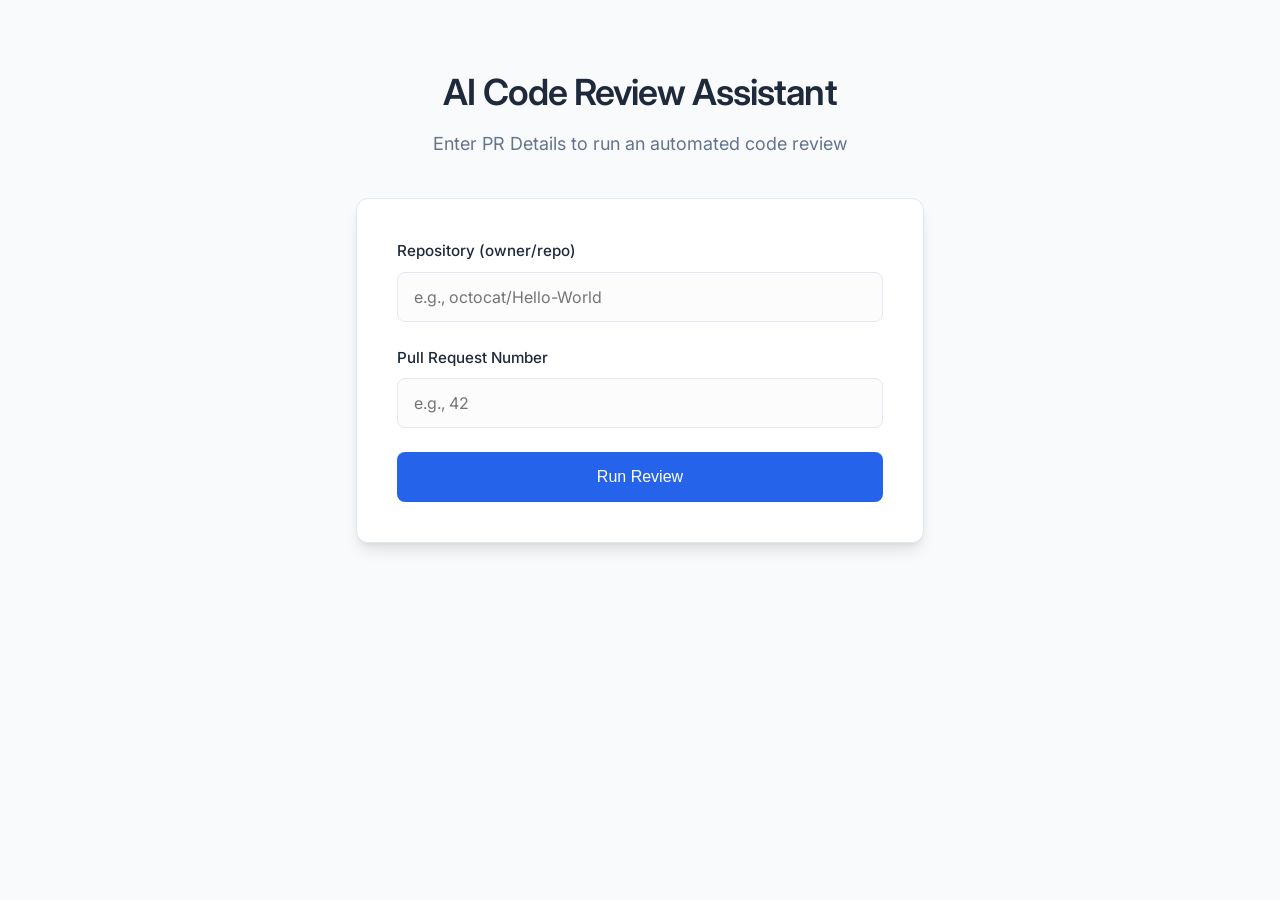
==== frontend/index.html @ ac51f744 "Initial commit for AI Code Review Project" ====
<!DOCTYPE html>
<html lang="en">
<head>
    <meta charset="UTF-8">
    <meta name="viewport" content="width=device-width, initial-scale=1.0">
    <title>AI Code Review Assistant</title>
    <meta name="description" content="AI-powered GitHub PR code review assistant frontend interface.">
    <link rel="stylesheet" href="style.css">
    <link href="https://fonts.googleapis.com/css2?family=Inter:wght@400;500;600&display=swap" rel="stylesheet">
</head>
<body>
    <div class="container">
        <header>
            <h1>AI Code Review Assistant</h1>
            <p class="subtitle">Enter PR Details to run an automated code review</p>
        </header>

        <main>
            <div class="card">
                <form id="review-form">
                    <div class="form-group">
                        <label for="repo">Repository (owner/repo)</label>
                        <input type="text" id="repo" name="repo" placeholder="e.g., octocat/Hello-World" required>
                    </div>
                    <div class="form-group">
                        <label for="pr-number">Pull Request Number</label>
                        <input type="number" id="pr-number" name="pr-number" placeholder="e.g., 42" required>
                    </div>
                    <button type="submit" id="submit-btn">
                        <span class="btn-text">Run Review</span>
                        <div class="spinner hidden"></div>
                    </button>
                </form>
            </div>

            <div id="results-container" class="card hidden">
                <h2>Review Results</h2>
                <div id="results-content"></div>
            </div>
        </main>
    </div>
    <script src="script.js"></script>
</body>
</html>
---- frontend/style.css ----
:root {
    --primary-color: #2563eb;
    --primary-hover: #1d4ed8;
    --bg-color: #f8fafc;
    --card-bg: #ffffff;
    --text-main: #1e293b;
    --text-muted: #64748b;
    --border-color: #e2e8f0;
    --radius: 12px;
}

* {
    box-sizing: border-box;
    margin: 0;
    padding: 0;
}

body {
    font-family: 'Inter', sans-serif;
    background-color: var(--bg-color);
    color: var(--text-main);
    line-height: 1.6;
    display: flex;
    flex-direction: column;
    min-height: 100vh;
}

.container {
    width: 100%;
    max-width: 600px;
    margin: 0 auto;
    padding: 4rem 1rem;
    flex: 1;
}

header {
    text-align: center;
    margin-bottom: 2.5rem;
}

h1 {
    font-size: 2.25rem;
    font-weight: 600;
    letter-spacing: -0.025em;
    color: var(--text-main);
    margin-bottom: 0.5rem;
}

.subtitle {
    color: var(--text-muted);
    font-size: 1.125rem;
}

.card {
    background: var(--card-bg);
    border-radius: var(--radius);
    padding: 2.5rem;
    box-shadow: 0 10px 15px -3px rgb(0 0 0 / 0.1), 0 4px 6px -4px rgb(0 0 0 / 0.1);
    margin-bottom: 2rem;
    border: 1px solid var(--border-color);
    transition: transform 0.2s ease, box-shadow 0.2s ease;
}

.card:hover {
    box-shadow: 0 20px 25px -5px rgb(0 0 0 / 0.1), 0 8px 10px -6px rgb(0 0 0 / 0.1);
}

.form-group {
    margin-bottom: 1.5rem;
}

label {
    display: block;
    font-weight: 500;
    margin-bottom: 0.5rem;
    color: var(--text-main);
    font-size: 0.95rem;
}

input {
    width: 100%;
    padding: 0.875rem 1rem;
    border: 1px solid var(--border-color);
    border-radius: 8px;
    font-size: 1rem;
    font-family: inherit;
    transition: border-color 0.2s, box-shadow 0.2s;
    background-color: #fcfcfc;
}

input:focus {
    outline: none;
    border-color: var(--primary-color);
    box-shadow: 0 0 0 4px rgba(37, 99, 235, 0.15);
    background-color: #fff;
}

button {
    width: 100%;
    padding: 1rem;
    background-color: var(--primary-color);
    color: white;
    border: none;
    border-radius: 8px;
    font-size: 1rem;
    font-weight: 500;
    cursor: pointer;
    transition: background-color 0.2s, transform 0.1s;
    display: flex;
    justify-content: center;
    align-items: center;
    gap: 0.5rem;
    margin-top: 1rem;
}

button:hover {
    background-color: var(--primary-hover);
}

button:active {
    transform: translateY(1px);
}

button:disabled {
    opacity: 0.7;
    cursor: not-allowed;
    transform: none;
}

.hidden {
    display: none !important;
}

/* Spinner Animation */
.spinner {
    width: 20px;
    height: 20px;
    border: 3px solid rgba(255,255,255,0.3);
    border-radius: 50%;
    border-top-color: white;
    animation: spin 1s ease-in-out infinite;
}

@keyframes spin {
    to { transform: rotate(360deg); }
}

#results-container h2 {
    font-size: 1.5rem;
    margin-bottom: 1rem;
    font-weight: 600;
}

#results-content {
    padding: 1.5rem;
    background: #1e1e1e;
    color: #d4d4d4;
    border-radius: 8px;
    white-space: pre-wrap;
    font-family: 'Consolas', 'Monaco', monospace;
    font-size: 0.9rem;
    overflow-x: auto;
}
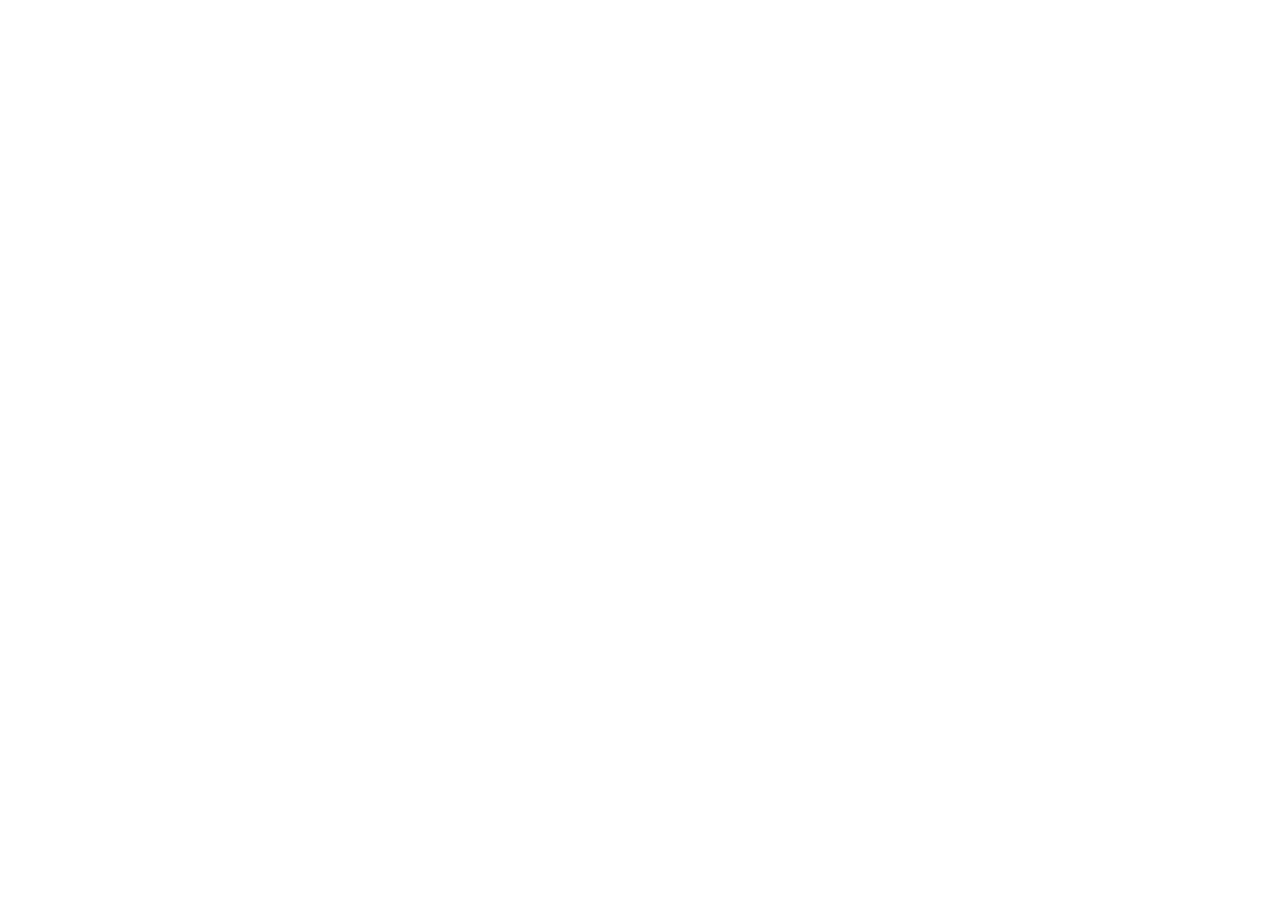
==== commit 72a3bd8d: "feat: Harden AI Pipeline with Sequential Processing and Real-time Telemetry" ====
--- a/frontend/index.html
+++ b/frontend/index.html
@@ -3,42 +3,12 @@
 <head>
     <meta charset="UTF-8">
     <meta name="viewport" content="width=device-width, initial-scale=1.0">
-    <title>AI Code Review Assistant</title>
-    <meta name="description" content="AI-powered GitHub PR code review assistant frontend interface.">
-    <link rel="stylesheet" href="style.css">
-    <link href="https://fonts.googleapis.com/css2?family=Inter:wght@400;500;600&display=swap" rel="stylesheet">
+    <title>Redirecting to Dashboard...</title>
+    <script>
+        window.location.href = "http://localhost:8001";
+    </script>
 </head>
 <body>
-    <div class="container">
-        <header>
-            <h1>AI Code Review Assistant</h1>
-            <p class="subtitle">Enter PR Details to run an automated code review</p>
-        </header>
-
-        <main>
-            <div class="card">
-                <form id="review-form">
-                    <div class="form-group">
-                        <label for="repo">Repository (owner/repo)</label>
-                        <input type="text" id="repo" name="repo" placeholder="e.g., octocat/Hello-World" required>
-                    </div>
-                    <div class="form-group">
-                        <label for="pr-number">Pull Request Number</label>
-                        <input type="number" id="pr-number" name="pr-number" placeholder="e.g., 42" required>
-                    </div>
-                    <button type="submit" id="submit-btn">
-                        <span class="btn-text">Run Review</span>
-                        <div class="spinner hidden"></div>
-                    </button>
-                </form>
-            </div>
-
-            <div id="results-container" class="card hidden">
-                <h2>Review Results</h2>
-                <div id="results-content"></div>
-            </div>
-        </main>
-    </div>
-    <script src="script.js"></script>
+    <p>Redirecting to the dashboard...</p>
 </body>
 </html>
